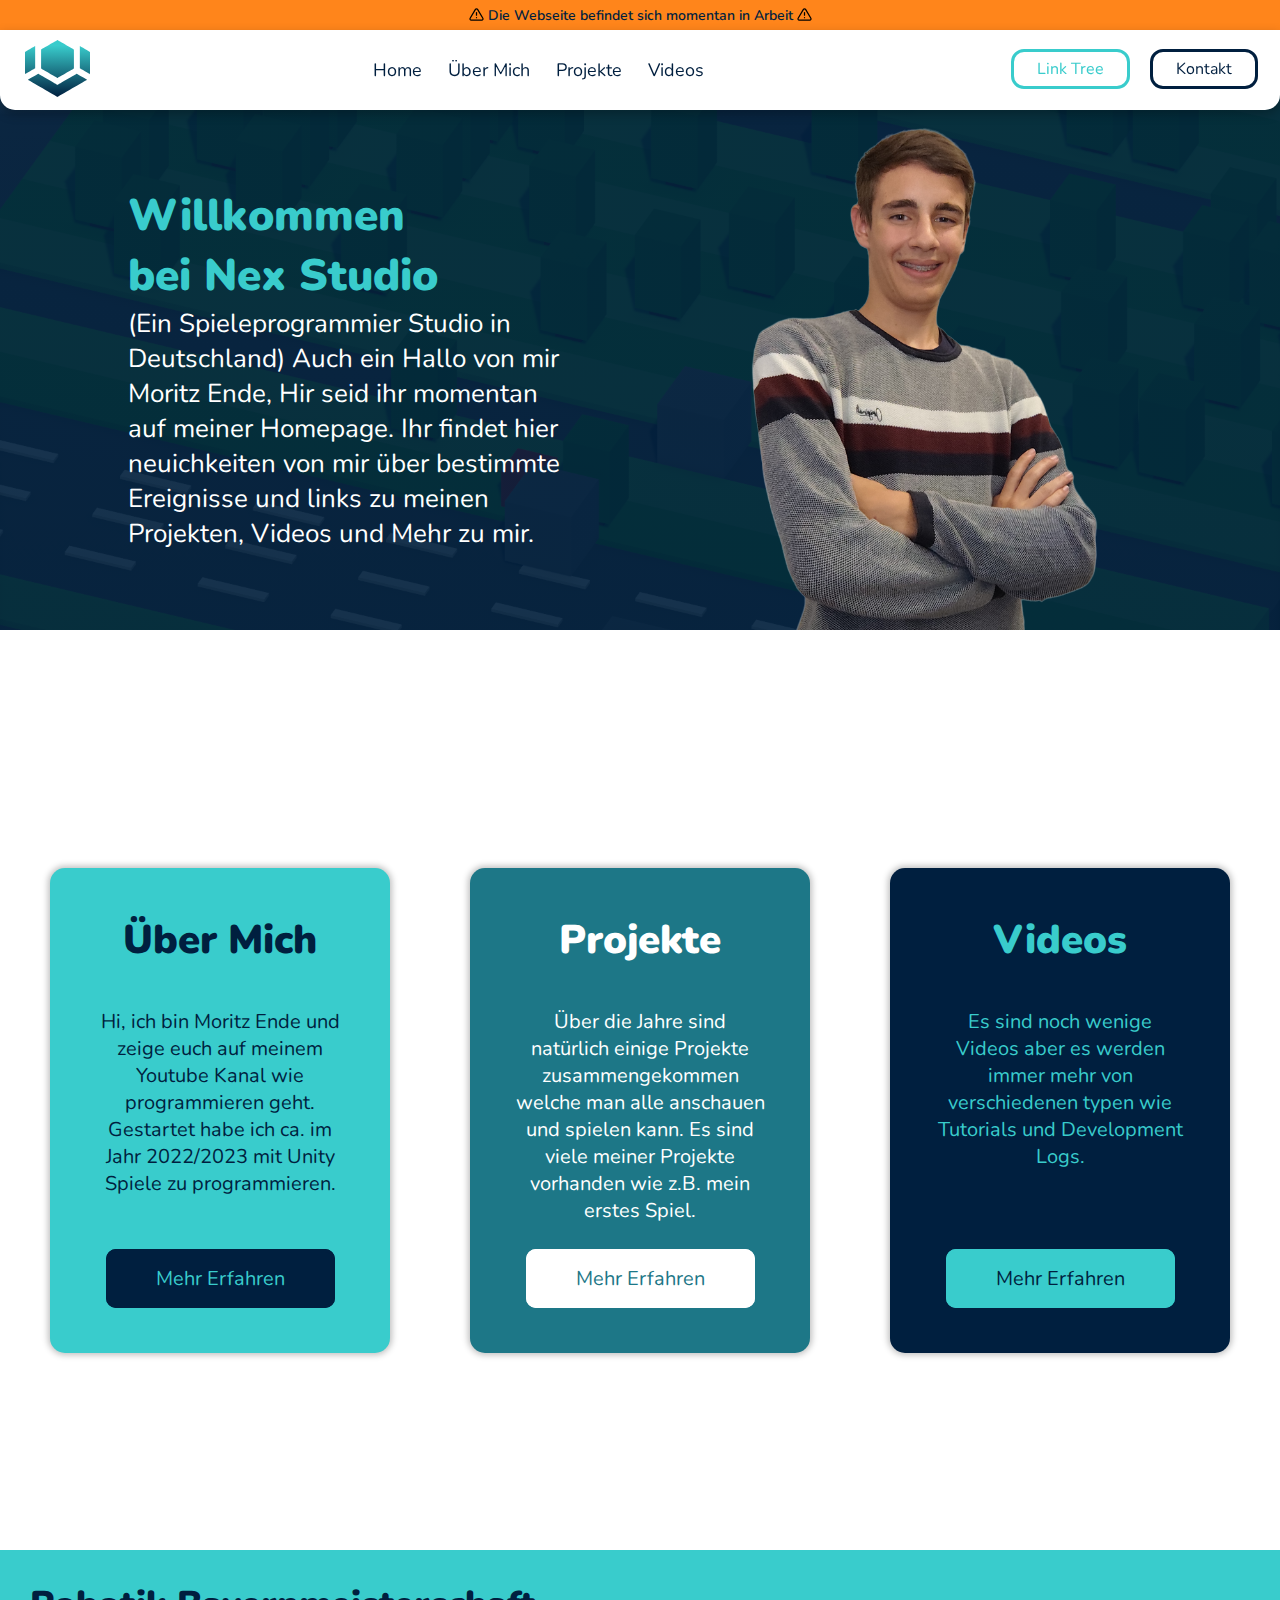
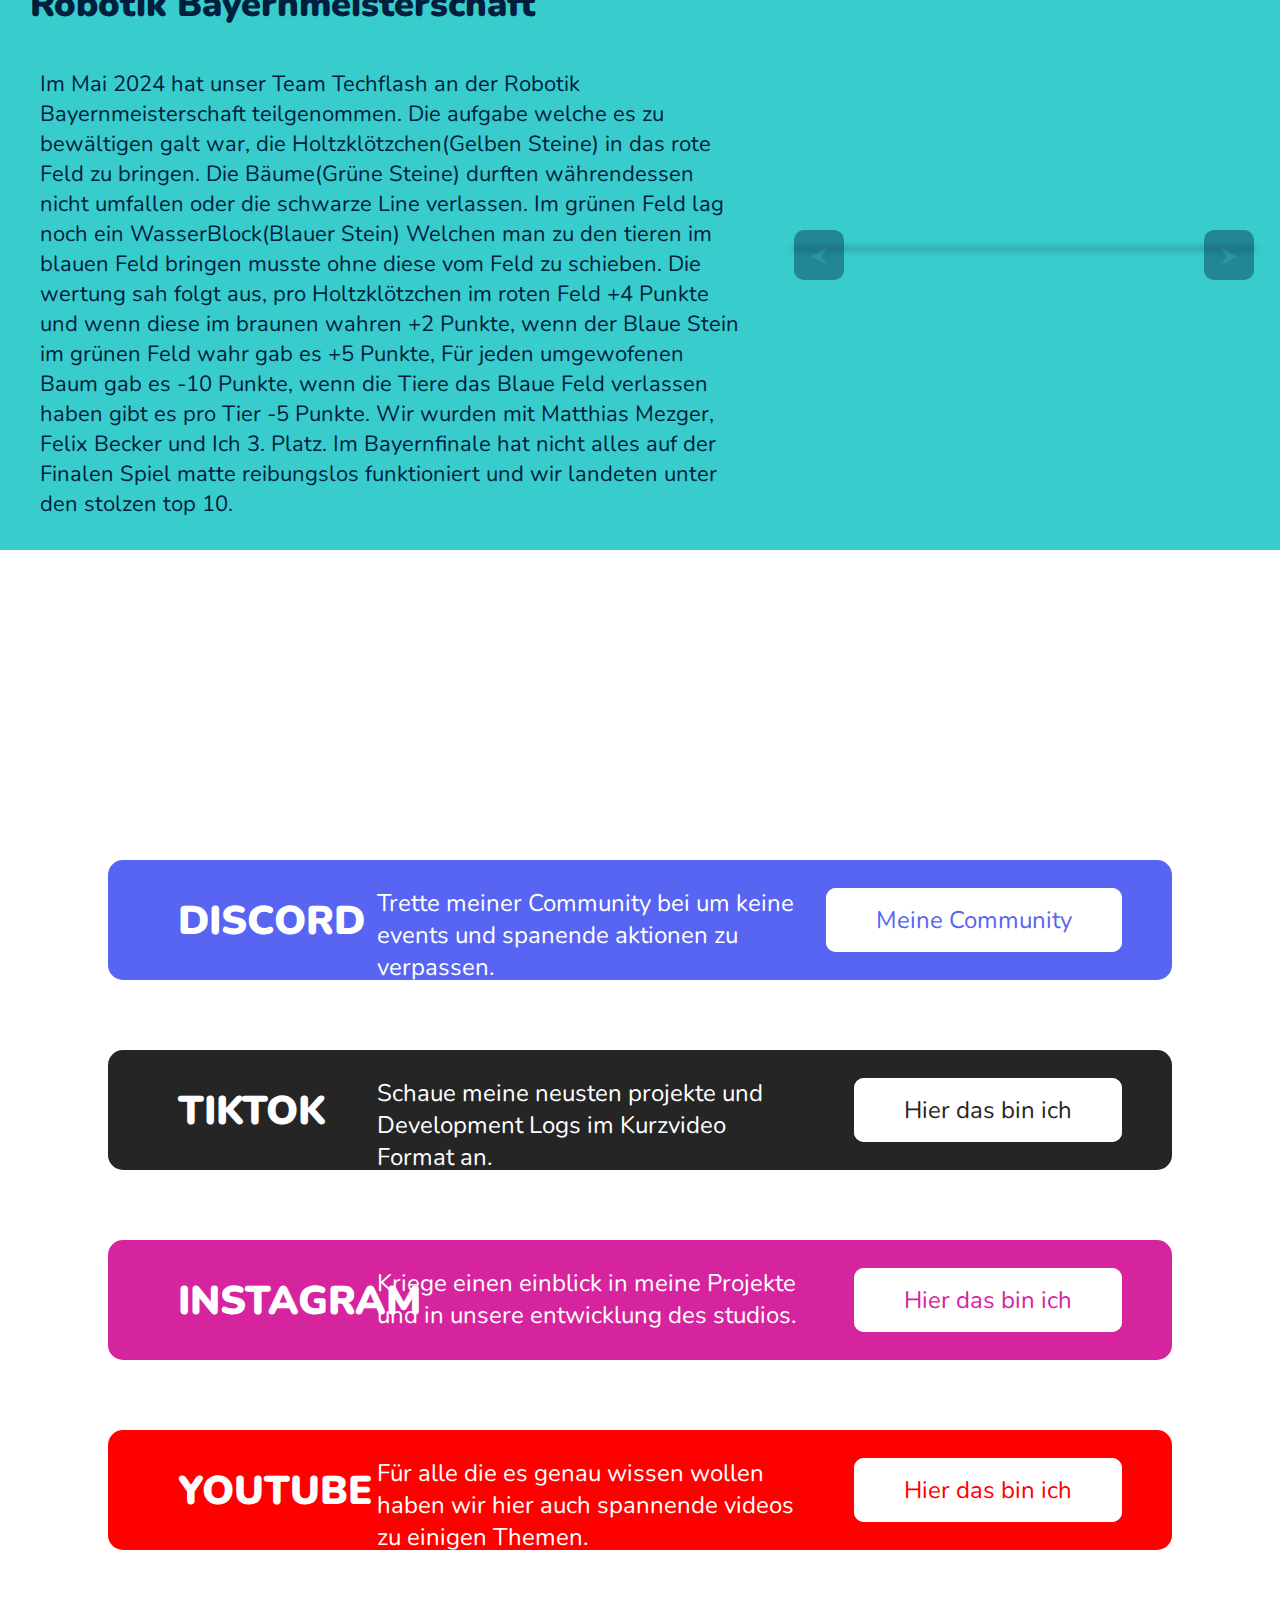
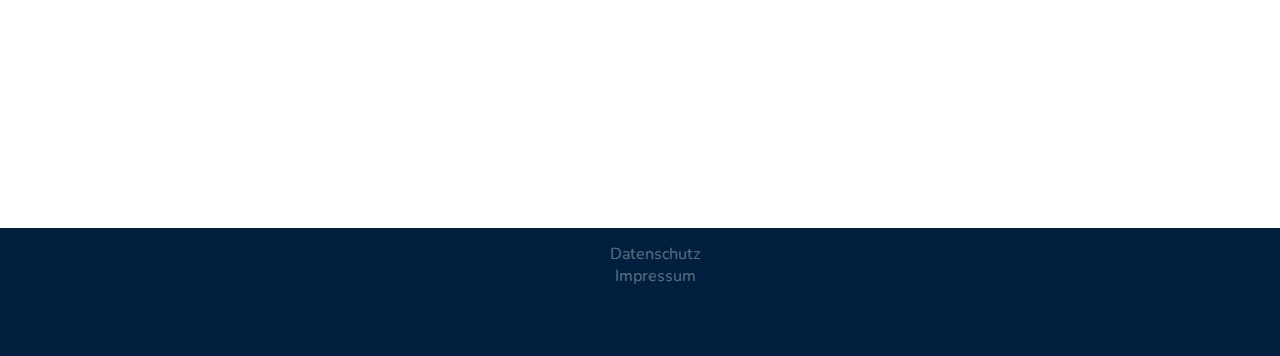
==== index.html @ d0d9e784 "Add files via upload" ====
<!DOCTYPE html>
<html lang="de">
<head>
    <meta charset="UTF-8">
    <meta name="viewport" content="width=device-width, initial-scale=1.0">
    <link rel="stylesheet" href="IndexStyle.css">
    <link rel="stylesheet" href="IndexStyleAdjust.css">
    <link rel="icon" href="/Images/Logo.svg">
    <title>Nex Studio</title>
</head>
<body>

    <header id="HeaderBanner">
        <div>
            <p>
                <img src="Icons/alert-triangle.svg" alt=""> Die Webseite befindet sich momentan in Arbeit <img src="Icons/alert-triangle.svg" alt="">
            </p>
        </div>
    </header>
    <!--TopNavigationbar welche immer oben am Bildschirmrand bleibt-->
    <div id="TopNavigationBar">
        <div id="ContainerFromNavBar" class="ShowNavBar">
            <img src="/Images/Logo.svg" alt="Nex Studio Logo">
            <ul id="NavigationBarText">
                <li><a href="/index.html.html">Home</a></li>
                <li><a href="Home/Wartungsarbeiten.html">Über Mich</a></li>
                <li><a href="Home/Projekte.html">Projekte</a></li>
                <li><a href="Home/Wartungsarbeiten.html">Videos</a></li>
            </ul>
            <ul id="NavigationBarButtons">
                <li id="Socialmedia"><a href="#LinkTree">Link Tree</a></li>
                <li id="Kontakt"><a href="">Kontakt</a></li>
            </ul>
            
            <section id="BurgerMenuContainer">
                <section id="BurgerMenubuttonContainer">
                    <button id="BurgerMenubutton">
                    </button>
                    <header id="MenuIMG">
                        <img src="Icons/menu.svg" alt="menu" height='50px'></i>
                    </header>
                </section>
            </section>
        </div>
    </div>
    <script>
        const FilterenuBt = document.getElementById('BurgerMenubutton');
let IsVisble_b = false;


FilterenuBt.addEventListener('click', () => {
    if(IsVisble_b){
        document.getElementById("MenuNavMenu").classList.add('Show');
    }
    else{
        document.getElementById("MenuNavMenu").classList.remove('Show');
    }

    IsVisble_b = !IsVisble_b;
});
    </script>

    <section id="MenuNavMenu">
        <button id="BurgerMenubuttonClose">
        </button>
        <header id="MenuIMG" style="right: 15px; top: 16px;">
            <img src="Icons/menu.svg" alt="menu" height='50px'></i>
        </header>
        <ul id="MenuLinks">
            <li><a href="/index.html" style="background-color: #39CCCC; border-radius: 15px; color: #001F3F;">Home</a></li>
            <li><a href="Home/Wartungsarbeiten.html">Über Mich</a></li>
            <li><a href="Home/Projekte.html" style="background-color: #39CCCC; border-radius: 15px; color: #001F3F;">Projekte</a></li>
            <li><a href="Home/Wartungsarbeiten.html">Videos</a></li>
        </ul>
    </section>
    <script>
        const FilterenuB = document.getElementById('BurgerMenubuttonClose');


FilterenuB.addEventListener('click', () => {
    if(IsVisble_b){
        document.getElementById("MenuNavMenu").classList.add('Show');
    }
    else{
        document.getElementById("MenuNavMenu").classList.remove('Show');
    }

    IsVisble_b = !IsVisble_b;
});
    </script>
    <script src="Scripts/HideNavigationBarScrollDown.js"></script>
    <!--Der Große banner welchen man direkt am start sieht-->
    <div id="WilkommenBanner">
        <section>
            <p id="WilkommenBannerInhaltPosition">
                <span id="WilkommenBannerGruß">Willkommen <br>bei Nex Studio</span> <br>(Ein Spieleprogrammier Studio in Deutschland) Auch ein Hallo von mir Moritz Ende, Hir seid ihr momentan auf meiner Homepage.
                Ihr findet hier neuichkeiten von mir über bestimmte Ereignisse und links zu meinen Projekten, Videos und Mehr zu mir.
            </p>
            <img src="Images/Me2.0.png" alt="Moritz Ende Selfi">
        </section>
    </div>

    <!--Kurtze banner welche auf meine Videos, Home/Projekte und Über Mich hinweißen-->
    <div id="NavigationBarBanner">
        <section class="NavigationBarBannerConntetnPosition">
            <h2>Über Mich</h2>
            <p>Hi, ich bin Moritz Ende und zeige euch auf meinem Youtube Kanal wie programmieren geht. Gestartet habe ich ca. im Jahr 2022/2023 mit Unity Spiele zu programmieren.</p>
            <a href="Home/Wartungsarbeiten.html">Mehr Erfahren</a>
        </section>
        <section class="NavigationBarBannerConntetnPosition" style="color: white; background-color: #1D7787;">
            <h2>Projekte</h2>
            <p>Über die Jahre sind natürlich einige Projekte zusammengekommen welche man alle anschauen und spielen kann. Es sind viele meiner Projekte vorhanden wie z.B. mein erstes Spiel.</p>
            <a href="Home/Projekte.html" style="color: #1D7787; background-color: white; outline-color: white;">Mehr Erfahren</a>
        </section>
        <section class="NavigationBarBannerConntetnPosition" style="color: #39CCCC; background-color: #001F3F;">
            <h2>Videos</h2>
            <p>Es sind noch wenige Videos aber es werden immer mehr von verschiedenen typen wie Tutorials und Development Logs. </p>
            <a href="Home/Wartungsarbeiten.html" style="color: #001F3F; background-color: #39CCCC; outline-color: #39CCCC;">Mehr Erfahren</a>
        </section>
    </div>


    <div id="AnderProjekteOderSachenAbteil">
        <button id="ButtonImageSlideShowLeft">⮜</button>
        <button id="ButtonImageSlideShowRight">⮞</button>

        <section class="AndereProjekteInfosundFotos">
            <div class="AndereProjekteInfos">
                <h2>Robotik Bayernmeisterschaft</h2>
                <p>
                    Im Mai 2024 hat unser Team Techflash an der Robotik Bayernmeisterschaft teilgenommen. Die aufgabe welche es zu bewältigen galt war, die Holtzklötzchen(Gelben Steine) in das rote Feld zu bringen. Die Bäume(Grüne Steine) 
                    durften währendessen nicht umfallen oder die schwarze Line verlassen. Im grünen Feld lag noch ein WasserBlock(Blauer Stein) Welchen man zu den tieren im blauen Feld bringen musste ohne diese vom Feld zu schieben.
                    Die wertung sah folgt aus, pro Holtzklötzchen im roten Feld +4 Punkte und wenn diese im braunen wahren +2 Punkte, wenn der Blaue Stein im grünen Feld wahr gab es +5 Punkte, Für jeden umgewofenen Baum gab es -10 Punkte, 
                    wenn die Tiere das Blaue Feld verlassen haben gibt es pro Tier -5 Punkte. Wir wurden mit Matthias Mezger, Felix Becker und Ich 3. Platz. Im Bayernfinale hat nicht alles auf der Finalen Spiel matte 
                    reibungslos funktioniert und wir landeten
                    unter den stolzen top 10.
                </p>
            </div>
            <div class="AndereProjekteFotos">
                <div id="BilderSlideShow">
                    <img src="Images/RobotikSchwabenMatten.jpg" alt="">
                    <img src="Images/RoboterBild.jpg" alt="" class="hidden">
                    <img src="Images/RoboterMitMatteBild.jpg" alt="" class="hidden">
                    <img src="Images/Robotikwettbewerb_Mindelheim_2024_III_Sieger.jpg" alt="" class="hidden">
                </div>
            </div>
        </section>
    </div>
    <script src="BilderSlideShow.js"></script>

    <div id="LinkTree">
        <div>
            <section style="background-color: #5865F2;">
                <span>DISCORD</span>
                <p>
                    Trette meiner Community bei um keine events und spanende aktionen zu verpassen.
                </p>
                <a href="https://discord.gg/wvFQs9UjKv" target="_blank" style="color: #5865F2;">Meine Community</a>
            </section>
            <section style="background-color: #252525;">
                <span>TIKTOK</span>
                <p>
                    Schaue meine neusten projekte und Development Logs im Kurzvideo Format an.
                </p>
                <a href="https://www.tiktok.com/@nex_studio_nexs" target="_blank" style="color: #252525;">Hier das bin ich</a>
            </section>
            <section style="background-color: #D6249F;">
                <span>INSTAGRAM</span>
                <p>
                    Kriege einen einblick in meine Projekte und in unsere entwicklung des studios.
                </p>
                <a href="https://www.instagram.com/nexstudio_nexs/" target="_blank" style="color: #D6249F;">Hier das bin ich</a>
            </section>
            <section style="background-color: #FF0000;">
                <span>YOUTUBE</span>
                <p>
                    Für alle die es genau wissen wollen haben wir hier auch spannende videos zu einigen Themen.
                </p>
                <a href="https://www.youtube.com/@NexStudio_NEXS" target="_blank" style="color: #FF0000;">Hier das bin ich</a>
            </section>
        </div>
    </div>    
</body>
<footer>
    <div id="Datenschutz" style="overflow: hidden;">
        <p>
            <a href="Datenschutz.html">Datenschutz</a>
            <br>
            <a href="Impressum.html">Impressum</a>
        </p>
    </div>
</footer>
</html>
---- IndexStyle.css ----
@import url('https://fonts.googleapis.com/css2?family=Nunito:ital,wght@0,200..1000;1,200..1000&display=swap');

*{
    margin: 0;
    font-family: "Nunito";
    scroll-behavior: smooth;
}
.Show{
    display: block;
}

#HeaderBanner{
    position: relative;
    width: 100%;
    height: 30px;
}
#HeaderBanner div{
    display: flex;
    justify-content: center;
    align-items: center;
    width: 100%;
    height: 30px;
    background-color: #FF851B;
}
#HeaderBanner p{
    color: #001F3F;
    font-size: 14px;
    font-weight: 600;
}
#HeaderBanner img{
    position: relative;
    height: 15px;
    top: 2px;
}



#TopNavigationBar div{
    transition: transform 0.3s ease; 
    z-index: 10;
    position: sticky;
    top: 0;
    height: 80px;
    width: 100%;
    background-color: rgb(255, 255, 255);
    border-radius: 0 0 15px 15px;
    box-shadow: 0 4px 10.5px 0px hsla(0, 0%, 0%, 0.25) ;
}
#TopNavigationBar{
    z-index: 10;
    position: sticky;
    top: 0;
}
#TopNavigationBar ul{
    display: flex;
    gap: 26px;
    list-style: none;
}
#TopNavigationBar a{
    transition: .15s ease;
    text-decoration: none;
    color: #001F3F;
    font-size: 18px;
    font-weight: 400;
}
#TopNavigationBar a:hover{
    color: #001F3F;
    font-size: 18px;
    font-weight: 900;
}
#TopNavigationBar img{
    user-select: none;
    pointer-events: none;
    position: absolute;
    left: 25px;
    top: 10px;
    width: 65px;
}
#NavigationBarText{
    position: absolute;
    top: 28px;
    right: 45%;
}
#NavigationBarButtons{
    position: absolute;
    top: 28px;
    right: 25px;
}
#NavigationBarButtons a{
    outline: 3px solid rgb(0, 31, 61);
    padding: 6px 23px 6px 23px;
    font-size: 16px;
    border-radius: 10px;
}
#Socialmedia a{
    transition: .15s ease;
    color: #39CCCC; outline-color: #39CCCC;
}
#Kontakt a{
    transition: .15s ease;
    color: #001F3F; outline-color: #001F3F;
}
#Socialmedia a:hover{
    font-size: 16px;
    color: white;
    background-color: #39CCCC;
    font-weight: 400;
}
#Kontakt a:hover{
    font-size: 16px;
    color: white;
    background-color: #001F3F;
    font-weight: 400;
}
.ShowNavBar{
    transform: translateX(0px);
}
.HideNavBar{
    transform: translateY(-90px);
}
#BurgerMenubuttonContainer{
    position: relative;
    height: 100%;
    display: flex;
    align-items: center;
}
#BurgerMenuContainer{
    display: none;
}
#BurgerMenubutton{
    z-index: 12;
    position: absolute;
    border-style: none;
    padding: 20px;
    right: 20px;
    top: 20px;
    background-color: #00000000;
}
#BurgerMenubuttonClose{
    z-index: 22;
    position: absolute;
    border-style: none;
    padding: 20px;
    right: 20px;
    top: 20px;
    background-color: #00000000;
}
#MenuIMG{
    position: absolute;
    z-index: 10;
    top: 5px;
    right: 98px;
}
#MenuNavMenu{
    display: none;
    z-index: 11;
    position: fixed;
    width: 100%;
    height: 100%;
    top: 0;
    background-color: #ffffff;
}
#BurgerMenubuttonClose div{
    position: absolute;
    height: 50px;
    top: 0;
}
#MenuLinks {
    position: absolute;
    top: 80px;
    margin: 0;
    padding: 0;
    background-color: #ffffff;
    width: 100%;
    height: calc(100vh - 80px); /* Ganze Ansichtshöhe minus der Top-Abstand */
    list-style: none;
    display: flex;
    flex-direction: column;
    justify-content: space-between;
}

#MenuLinks li {
    margin: 10px;
    border-radius: 15px;
    background-color: #001F3F;
    width: 100%;
    flex: 1; /* Jeder Listeneintrag nimmt denselben Platz ein */
}
#MenuLinks a {
    display: flex;
    justify-content: center;
    align-items: center;
    width: 100%;
    height: 100%;
    font-size: 50px;
    text-decoration: none;
    color: #39CCCC;
}





#WilkommenBanner{
    position: relative;
    top: -80px;
    width: 100%;
    height: 780px;
    background: linear-gradient(rgba(0, 31, 61, 0.9), rgba(0, 31, 61, 0.9)),
    url('Images/Screenshot\ 2023-10-18\ 231702.png') no-repeat center center;
    background-size: cover;
}
#WilkommenBannerInhaltPosition{
    position: absolute;
    top: 5.4em;
    left: 15%;
    font-size: 30px; 
    width: 600px;
    color: white;
}
#WilkommenBannerGruß{
    color: #39CCCC;
   font-size: 50px; 
   font-weight: 900;
}
#WilkommenBanner img{
    user-select: none;
    pointer-events: none;
    position: absolute;
    height: 40em;
    left: 60%;
    bottom: 0;
}


#NavigationBarBanner {
    top: -10px;
    height: 75em;
    position: relative;

    display: grid;
    grid-template-columns: repeat(auto-fit, minmax(400px, 1fr));
    gap: 20px;
    justify-content: center;
    padding: 20px;
}
#NavigationBarBanner section {
    margin: auto;
    background-color: #39CCCC;
    width: 400px;
    height: 545px;
    display: flex;
    justify-content: center;
    align-items: center;
    text-align: center;

    box-shadow: 0 0 6.5px 2px rgba(0, 0, 0, 0.25);
}
.NavigationBarBannerConntetnPosition{
    position: relative;
    border-radius: 15px;
    color: #001F3F;
}
.NavigationBarBannerConntetnPosition h2{
    position: absolute;
    font-size: 48px;
    top: 45px;
    font-weight: 900;
}
.NavigationBarBannerConntetnPosition p{
    position: absolute;
    width: 311px;
    top: 140px;
    font-size: 24px;
    font-weight: 400;
}
.NavigationBarBannerConntetnPosition a{
    transition: .15s ease;
    position: absolute;
    text-decoration: none;
    color: #39CCCC;
    background-color: #001F3F;

    font-size: 24px;
    

    padding: 16px 50px;

    border-radius: 10px;
    outline: 3px solid #001F3F;
    outline-offset: -3px;

    bottom: 45px;
}
.NavigationBarBannerConntetnPosition a:hover{
    outline-offset: 4px;
}




#ButtonImageSlideShowLeft{
    transition: .2s ease;
    position: absolute;
    z-index: 1;
    left: 62%;
    width: 50px;
    height: 50px;
    background-color: rgba(0, 31, 63, .40);
    border: none;
    border-radius: 10px;
    top: 14em;
    font-weight: 600;
    font-size: 20px;
    color: rgba(57, 204, 204, .25);
}
#ButtonImageSlideShowRight{
    transition: .2s ease;
    position: absolute;
    z-index: 1;
    right: 2%;
    width: 50px;
    height: 50px;
    background-color: rgba(0, 31, 63, .40);
    border: none;
    border-radius: 10px;
    top: 14em;
    font-weight: 600;
    font-size: 20px;
    color: rgba(57, 204, 204, .25);
}
#ButtonImageSlideShowLeft:hover{
    color: rgba(57, 204, 204,1);
    background-color: rgba(0, 31, 63, 1);
}
#ButtonImageSlideShowRight:hover{
    color: rgba(57, 204, 204, 1);
    background-color: rgba(0, 31, 63, 1);
}



#AnderProjekteOderSachenAbteil{
    position: relative;
    background-color: #39CCCC;
    width: 100%;
    height: 600px;
}
.AndereProjekteInfos{
    color: #001F3F;
    position: absolute;
    font-size: 24px;
    font-weight: 400;
    width: 60%;
    left: 0;
}
.AndereProjekteInfos p{
    color: #001F3F;
    width: 85%;
    margin: 40px;
}
.AndereProjekteInfos h2{
    margin: 30px;
    font-size: 48px;
    font-weight: 900;
}
.AndereProjekteFotos{
    position: absolute;
    margin: 0px;
    width: 40%;
    top: 0;
    bottom: 0;
    right: 0;
    background-color: #39CCCC;
    color: #39CCCC;
}
.AndereProjekteFotos div {
    position: relative;
    margin: auto;
    width: 90%;
    height: 86.4%;
    top: 40px;

    display: flex;
    align-items: center;
    justify-content: center;
}

.AndereProjekteFotos div > img {
    user-select: none;
    pointer-events: none;
    position: absolute;
    box-shadow: 0 0 6.5px 2px rgba(0, 0, 0, 0.25);
    border-radius: 15px;
    max-height: 500px;
    width: 100%; /* Breite des Bildes */
    object-fit: contain; /* Bild an div-Größe anpassen ohne Verzerrung */
}
.hidden{
    display: none;
}




#LinkTree{
    position: relative;
    top: 15em;
    height: 100%;
}
#LinkTree section{
    color: white;
    position: relative;
    width: 80%;
    margin: 70px auto;
    padding: 20px;
    height: 80px;
    background-color: #001F3F;
    border-radius: 15px;  
}
#LinkTree span{
    position: absolute;
    top: 34px;
    margin: 0 50px;
    font-size: 40px;
    font-weight: 900;
}
#LinkTree p{
    position: absolute;
    top: 27px;
    right: 30%;
    width: 40%;
    margin: 0 50px;
    font-size: 24px;
    font-weight: 400;
}
#LinkTree a{
    transition: .15s ease;
    position: absolute;
    text-decoration: none;
    color: #39CCCC;
    background-color: white;

    font-size: 24px;
    

    padding: 16px 50px;

    border-radius: 10px;
    outline: 3px solid white;
    outline-offset: -3px;

    margin: 0 50px;
    right: 0;
    bottom: 28px;
}
#LinkTree a:hover{
    outline-offset: 4px;
}



#Datenschutz{
    position: relative;
    top: 28em;
    background-color: #001F3F;
    color: #39CCCC;
    height: 8em;
}
#Datenschutz a{
    position: absolute;
    width: 100%;
    margin: 15px;
    text-align: center;
    text-decoration: none;
    color: #ffffff5d;
}
---- IndexStyleAdjust.css ----
@media (max-width: 1660px) {
    .AndereProjekteInfos{
        font-size: 24px;
        width: 60%;
    }
    .AndereProjekteInfos h2{
        font-size: 40px;
    }
}
@media (max-width: 1490px) {
    .AndereProjekteInfos{
        font-size: 23px;
        font-weight: 400;
        width: 60%;
        left: 0;
    }



    #WilkommenBanner{
        height: 600px;
    }
    #WilkommenBannerInhaltPosition{
        top: 6em;
        left: 10%;
        font-size: 26px; 
        width: 450px;
    }
    #WilkommenBannerGruß{
       font-size: 44px; 
    }
    #WilkommenBanner img{
        height: 32em;
        left: 58%;
    }
}

@media (max-width: 1410px) {
    .AndereProjekteInfos{
        z-index: 3;
        font-size: 22px;
        font-weight: 400;
        width: 65%;
        left: 0;
    }
    .AndereProjekteInfos h2{
        width: 100%;
        font-size: 36px;
    }



    #NavigationBarBanner {
        top: -20px;
        height: 50em;
        grid-template-columns: repeat(auto-fit, minmax(0px, 1fr));
        padding: 20px;
    }
    #NavigationBarBanner section {
        width: 340px;
        height: 485px;
    }
    .NavigationBarBannerConntetnPosition h2{
        font-size: 40px;
        top: 45px;
    }
    .NavigationBarBannerConntetnPosition p{
        width: 251px;
        top: 140px;
        font-size: 20px;
    }
    .NavigationBarBannerConntetnPosition a{
        font-size: 20px;  
        padding: 16px 50px;
        bottom: 45px;
    }
}


@media (max-width: 1240px) {
    #NavigationBarBanner {
        top: -20px;
        height: 100%;
        margin: 12em 0;
        gap: 10em;
        padding: 0px;
        width: 100%;
        grid-template-columns: auto;
    }
    #NavigationBarBanner section {
        width: 340px;
        height: 485px;
    }
    .NavigationBarBannerConntetnPosition h2{
        font-size: 40px;
        top: 45px;
    }
    .NavigationBarBannerConntetnPosition p{
        width: 251px;
        top: 140px;
        font-size: 20px;
    }
    .NavigationBarBannerConntetnPosition a{
        font-size: 20px;  
        padding: 16px 50px;
        bottom: 45px;
    }




    #AnderProjekteOderSachenAbteil{
        height: 1000px;
    }
    .AndereProjekteInfos{
        color: #001F3F;
        position: absolute;
        font-size: 23px;
        font-weight: 400;
        width: 95%;
        left: 0;
    }
    .AndereProjekteInfos p{
        position: absolute;
        display: flex;
        justify-content: center;
        align-items: center;
        color: #001F3F;
        width: 100%;
        height: 325px;
        margin: 30px;
    }
    .AndereProjekteInfos h2{
        margin: 30px;
        font-size: 40px;
    }
    .AndereProjekteFotos{
        width: 100%;
        bottom: 0;
        top: 550px;
        background-color: #001F3F;
        color: #001F3F;
    }
    .AndereProjekteFotos div {
        height: 60.4%;
        top: 88px;
    }
    
    .AndereProjekteFotos div > img {
        box-shadow: 0 0 6.5px 2px rgba(0, 0, 0, 0.25);
        border-radius: 15px;
        max-height: 380px;
    }



    #ButtonImageSlideShowLeft{
        left: 10%;
        top: 36.8em;
        color: #001F3F;
        background-color: rgba(57, 204, 204, .25);
    }
    #ButtonImageSlideShowRight{
        right: 10%;
        top: 36.8em;
        color: #001F3F;
        background-color: rgba(57, 204, 204, .25);
    }
    #ButtonImageSlideShowLeft:hover{
        background-color: rgba(57, 204, 204,1);
        color: rgba(0, 31, 63, 1);
    }
    #ButtonImageSlideShowRight:hover{
        background-color: rgba(57, 204, 204, 1);
        color: rgba(0, 31, 63, 1);
    }




    #LinkTree{
        top: 8em;
        height: 100%;
        height: 40em;
    }
    #LinkTree section{
        width: 80%;
        padding: 20px;
        height: 48px;
    }
    #LinkTree span{
        top: 23px;
        margin: 0 10px;
        font-size: 34px;
    }
    #LinkTree p{
        display: flex;
        align-items: center;
        height: 28px;
        right: 23%;
        width: 44%;
        margin: 0 50px;
        font-size: 18px;
    }
    #LinkTree a{   
        font-size: 20px;    
        padding: 10px 44px;   
        margin: 0 50px;
        right: -24px;
        bottom: 20px;
    }
}


@media (max-width: 1070px) {
    #LinkTree{
        top: 8em;
        height: 100%;
        height: 40em;
    }
    #LinkTree section{
        width: 80%;
        padding: 20px;
        height: 48px;
    }
    #LinkTree span{
        margin: 0;
        font-size: 34px;
    }
    #LinkTree p{
        visibility: hidden;
    }
    #LinkTree a{   
        font-size: 20px;    
        padding: 10px 30px; 
        width: 40%;  
        margin: 0 50px;
        right: -24px;
        bottom: 20px;
        text-align: center;
    }
}


@media (max-width: 900px) {
    #WilkommenBannerInhaltPosition{
        top: 5em;
        left: 5%;
        font-size: 26px; 
        width: 450px;
    }
}


@media (max-width: 820px) {
    #WilkommenBannerInhaltPosition{
        top: 5em;
        left: 5%;
        font-size: 26px; 
        width: 450px;
    }



    #BurgerMenuContainer{
        display: block;
    }
    #TopNavigationBar a{
        visibility: hidden;
    }


    #WilkommenBanner img{
        overflow: hidden;
        visibility: hidden;
        height: 0px;
    }



    .AndereProjekteInfos h2{
        margin: 20px 20px 45px 20px;
        font-size: 34px;
    }
}

@media (max-width: 720px) {
    #WilkommenBannerInhaltPosition{
        top: 5em;
        left: 5%;
        font-size: 26px; 
        width: 450px;
    }


    #WilkommenBanner img{
        position: absolute;
        overflow: hidden;
        visibility: hidden;
        height: 0px;
        left: 0;
    }


    .AndereProjekteInfos h2{
        margin: 20px 0px 45px 20px;
        font-size: 28px;
    }
    .AndereProjekteInfos p{
        width: 96%;
        font-size: 20px;
    }
    #ButtonImageSlideShowLeft{
        left: 4%;
    }
    #ButtonImageSlideShowRight{
        right: 4%;
    }
}


@media (max-width: 620px) {
    #LinkTree{
        top: 5em;
    }
    #LinkTree section{
        width: 80%;
        padding: 20px;
        height: 120px;
    }
    #LinkTree span{
        width: 90%;
        display: flex;
        justify-content: center;
        margin: 0;
        font-size: 34px;
    }
    #LinkTree p{
        visibility: hidden;
    }
    #LinkTree a{   
        font-size: 20px;    
        padding: 10px 30px; 
        width: 70%;  
        margin: 0 50px;
        right: -17px;
        bottom: 20px;
        text-align: center;
    }
}


@media (max-width: 580px) {
    #WilkommenBannerInhaltPosition{
        top: 5em;
        left: 5%;
        font-size: 26px; 
        width: 450px;
    }



    .AndereProjekteInfos h2{
        margin: 20px 0px 45px 20px;
        font-size: 24px;
    }
    .AndereProjekteInfos p{
        width: 96%;
        font-size: 18px;
    }
    #AnderProjekteOderSachenAbteil{
        height: 900px;
    }
    .AndereProjekteInfos{
        color: #001F3F;
        position: absolute;
        font-size: 23px;
        font-weight: 400;
        width: 95%;
        left: 0;
    }
    .AndereProjekteInfos p{
        height: 290px;
    }
    .AndereProjekteFotos{
        width: 100%;
        bottom: 0;
        top: 500px;
        background-color: #001F3F;
        color: #001F3F;
    }
    .AndereProjekteFotos div {
        height: 60.4%;
        top: 78px;
    }
    #ButtonImageSlideShowLeft{
        top: 33.8em;
    }
    #ButtonImageSlideShowRight{
        top: 33.8em;
    }
}



@media (max-width: 580px) {
    #WilkommenBannerInhaltPosition{
        top: 5em;
        left: 8%;
        font-size: 26px; 
        width: 350px;
    }



    .AndereProjekteInfos h2{
        margin: 20px 0px 45px 20px;
        font-size: 26px;
    }
    .AndereProjekteInfos p{
        width: 90%;
        font-size: 18px;
    }
    #AnderProjekteOderSachenAbteil{
        height: 1040px;
    }
    .AndereProjekteInfos{
        color: #001F3F;
        position: absolute;
        font-size: 23px;
        font-weight: 400;
        width: 95%;
        left: 0;
    }
    .AndereProjekteInfos p{
        height: 450px;
    }
    .AndereProjekteFotos{
        width: 100%;
        bottom: 0;
        top: 690px;
        background-color: #001F3F;
        color: #001F3F;
    }
    .AndereProjekteFotos div {
        height: 60.4%;
        top: 70px;
    }
    #ButtonImageSlideShowLeft{
        top: 42em;
    }
    #ButtonImageSlideShowRight{
        top: 42em;
    }
}


@media (max-width: 410px) {
    #WilkommenBannerInhaltPosition{
        top: 8em;
        left: 5%;
        font-size: 20px; 
        width: 300px;
    }
    #WilkommenBannerInhaltPosition span{
        font-size: 40px;
    }
}
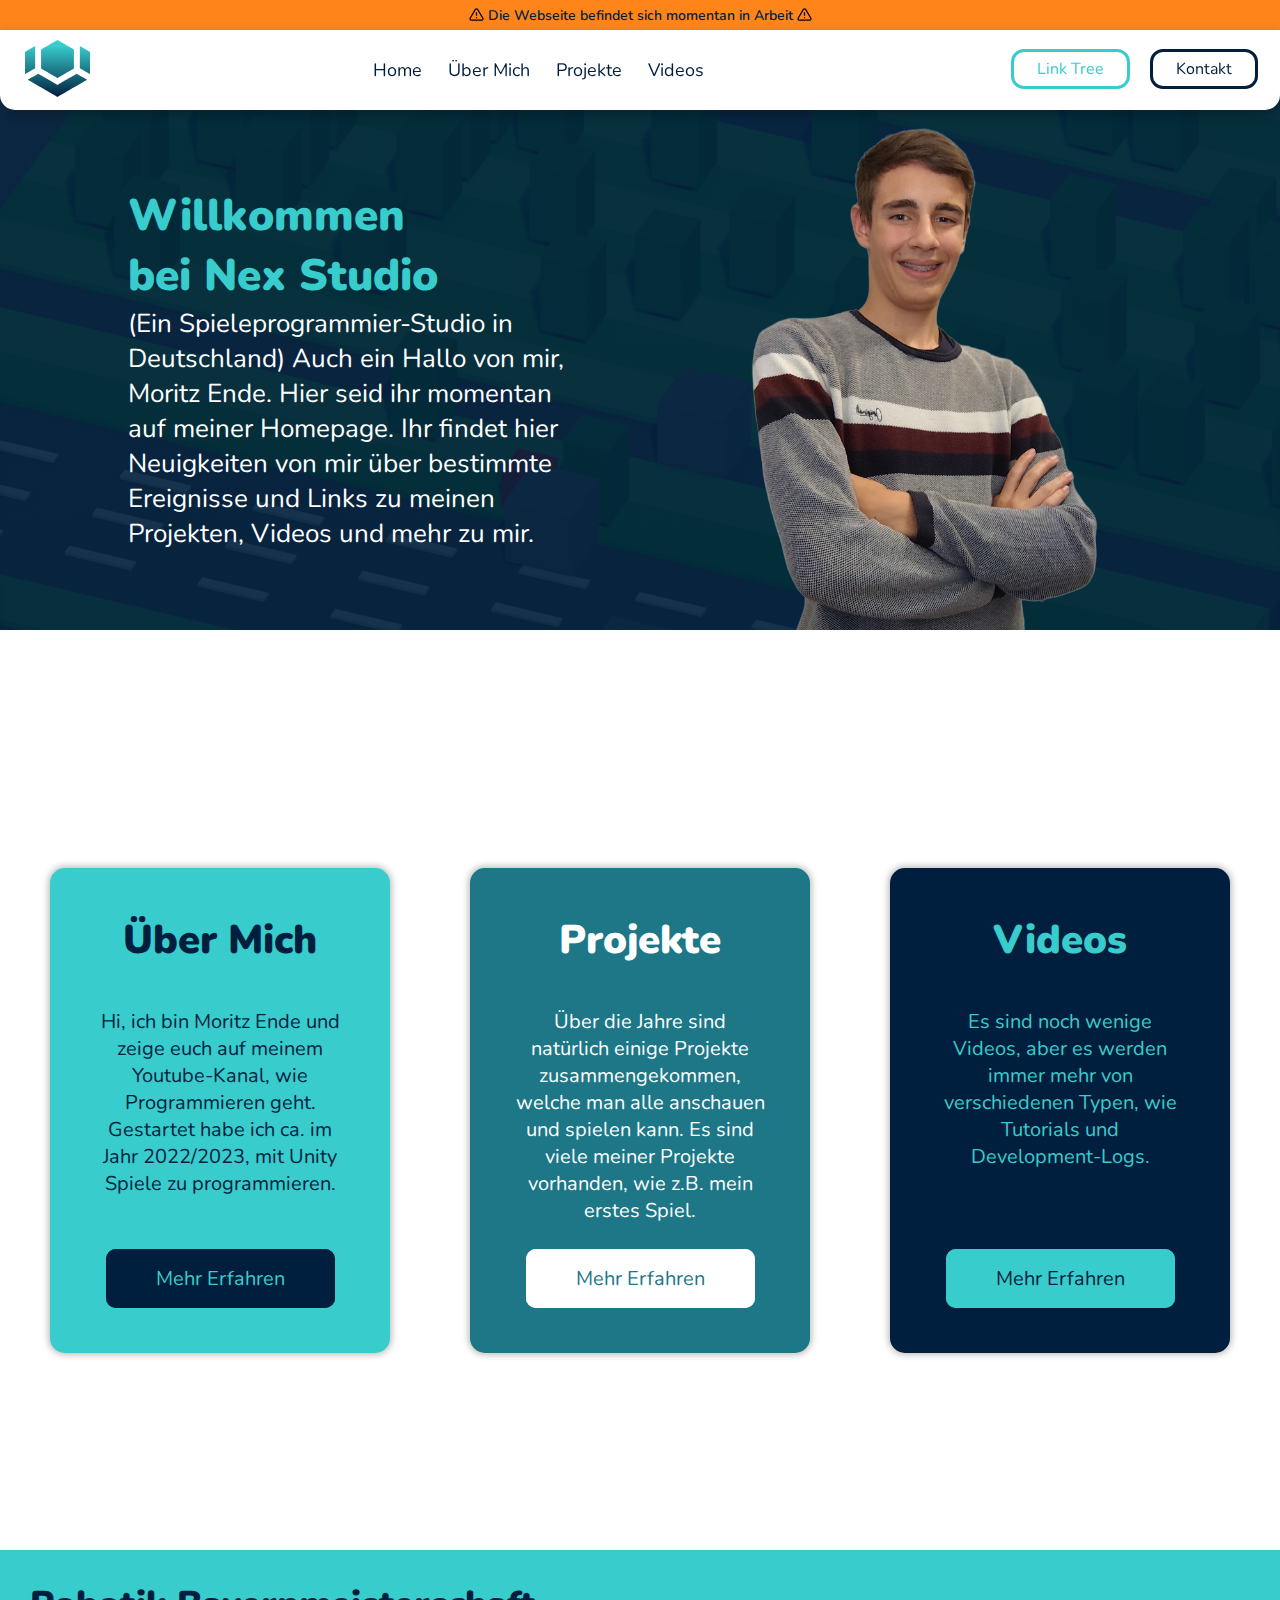
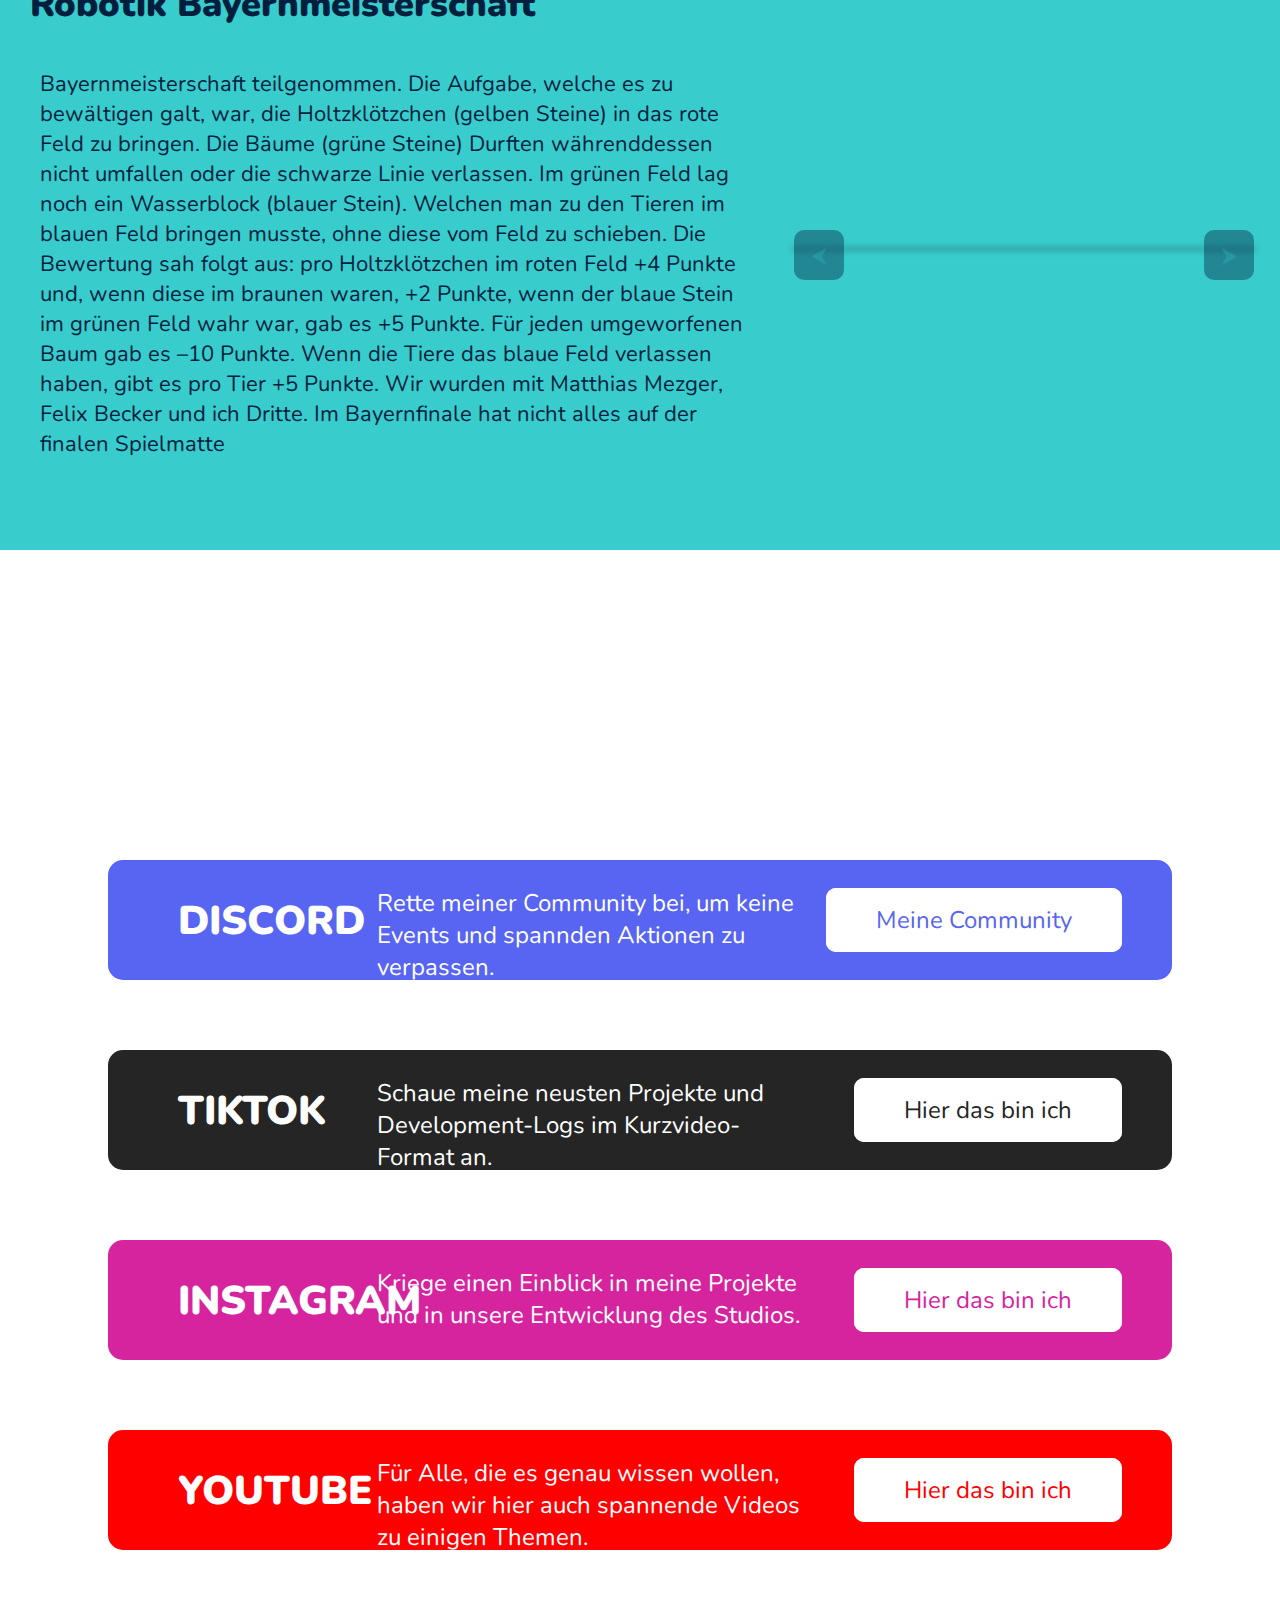
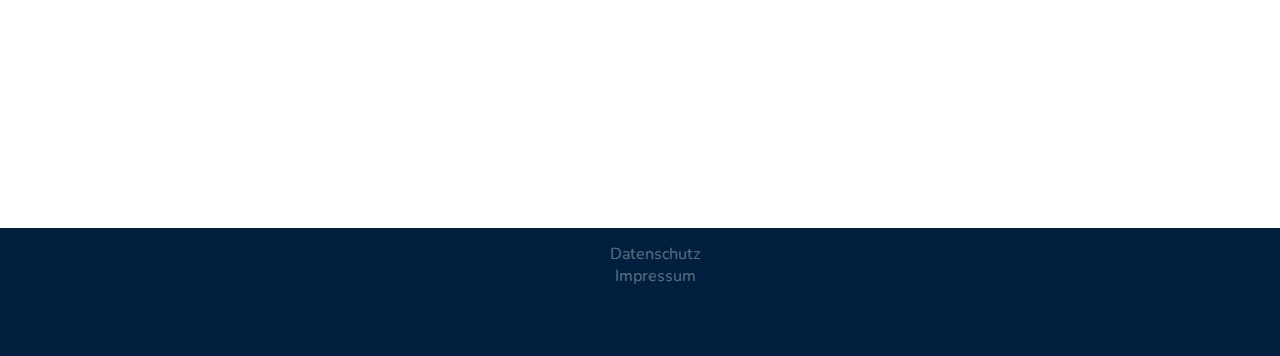
==== commit 4a0b3a7a: "Add files via upload" ====
--- a/index.html
+++ b/index.html
@@ -5,7 +5,7 @@
     <meta name="viewport" content="width=device-width, initial-scale=1.0">
     <link rel="stylesheet" href="IndexStyle.css">
     <link rel="stylesheet" href="IndexStyleAdjust.css">
-    <link rel="icon" href="/Images/Logo.svg">
+    <link rel="icon" href="Images/Logo.svg">
     <title>Nex Studio</title>
 </head>
 <body>
@@ -20,9 +20,9 @@
     <!--TopNavigationbar welche immer oben am Bildschirmrand bleibt-->
     <div id="TopNavigationBar">
         <div id="ContainerFromNavBar" class="ShowNavBar">
-            <img src="/Images/Logo.svg" alt="Nex Studio Logo">
+            <img src="Images/Logo.svg" alt="Nex Studio Logo">
             <ul id="NavigationBarText">
-                <li><a href="/index.html.html">Home</a></li>
+                <li><a href="index.html">Home</a></li>
                 <li><a href="Home/Wartungsarbeiten.html">Über Mich</a></li>
                 <li><a href="Home/Projekte.html">Projekte</a></li>
                 <li><a href="Home/Wartungsarbeiten.html">Videos</a></li>
@@ -35,66 +35,55 @@
             <section id="BurgerMenuContainer">
                 <section id="BurgerMenubuttonContainer">
                     <button id="BurgerMenubutton">
+                        
                     </button>
                     <header id="MenuIMG">
-                        <img src="Icons/menu.svg" alt="menu" height='50px'></i>
+                        <img src="Icons/menu.svg" alt="menu" height='50px'>
                     </header>
                 </section>
             </section>
         </div>
     </div>
-    <script>
-        const FilterenuBt = document.getElementById('BurgerMenubutton');
-let IsVisble_b = false;
 
-
-FilterenuBt.addEventListener('click', () => {
-    if(IsVisble_b){
-        document.getElementById("MenuNavMenu").classList.add('Show');
-    }
-    else{
-        document.getElementById("MenuNavMenu").classList.remove('Show');
-    }
-
-    IsVisble_b = !IsVisble_b;
-});
-    </script>
-
-    <section id="MenuNavMenu">
-        <button id="BurgerMenubuttonClose">
-        </button>
+    <section id="MenuNavMenu" class="DontShow">
+        <button id="BurgerMenubuttonClose"></button>
         <header id="MenuIMG" style="right: 15px; top: 16px;">
-            <img src="Icons/menu.svg" alt="menu" height='50px'></i>
+            <img src="Icons/menu.svg" alt="menu" height='50px'>
         </header>
         <ul id="MenuLinks">
-            <li><a href="/index.html" style="background-color: #39CCCC; border-radius: 15px; color: #001F3F;">Home</a></li>
+            <li><a href="index.html">Home</a></li>
             <li><a href="Home/Wartungsarbeiten.html">Über Mich</a></li>
-            <li><a href="Home/Projekte.html" style="background-color: #39CCCC; border-radius: 15px; color: #001F3F;">Projekte</a></li>
+            <li><a href="Home/Projekte.html">Projekte</a></li>
             <li><a href="Home/Wartungsarbeiten.html">Videos</a></li>
         </ul>
     </section>
-    <script>
-        const FilterenuB = document.getElementById('BurgerMenubuttonClose');
 
+<script>
+    const burgerButton = document.getElementById('BurgerMenubutton');
+    const closeButton = document.getElementById('BurgerMenubuttonClose');
+    const navMenu = document.getElementById('MenuNavMenu');
 
-FilterenuB.addEventListener('click', () => {
-    if(IsVisble_b){
-        document.getElementById("MenuNavMenu").classList.add('Show');
-    }
-    else{
-        document.getElementById("MenuNavMenu").classList.remove('Show');
-    }
+    let isMenuVisible = false;
 
-    IsVisble_b = !IsVisble_b;
-});
-    </script>
+    // Burger-Button (Öffnen)
+    burgerButton.addEventListener('click', () => {
+        navMenu.classList.remove('DontShow');
+        isMenuVisible = true;
+    });
+
+    // Schließen-Button
+    closeButton.addEventListener('click', () => {
+        navMenu.classList.add('DontShow');
+        isMenuVisible = false;
+    });
+</script>
     <script src="Scripts/HideNavigationBarScrollDown.js"></script>
     <!--Der Große banner welchen man direkt am start sieht-->
     <div id="WilkommenBanner">
         <section>
             <p id="WilkommenBannerInhaltPosition">
-                <span id="WilkommenBannerGruß">Willkommen <br>bei Nex Studio</span> <br>(Ein Spieleprogrammier Studio in Deutschland) Auch ein Hallo von mir Moritz Ende, Hir seid ihr momentan auf meiner Homepage.
-                Ihr findet hier neuichkeiten von mir über bestimmte Ereignisse und links zu meinen Projekten, Videos und Mehr zu mir.
+                <span id="WilkommenBannerGruß">Willkommen <br>bei Nex Studio</span> <br>(Ein Spieleprogrammier-Studio in Deutschland) Auch ein Hallo von mir, Moritz Ende. Hier seid ihr momentan auf meiner Homepage.
+                Ihr findet hier Neuigkeiten von mir über bestimmte Ereignisse und Links zu meinen Projekten, Videos und mehr zu mir.
             </p>
             <img src="Images/Me2.0.png" alt="Moritz Ende Selfi">
         </section>
@@ -104,17 +93,17 @@
     <div id="NavigationBarBanner">
         <section class="NavigationBarBannerConntetnPosition">
             <h2>Über Mich</h2>
-            <p>Hi, ich bin Moritz Ende und zeige euch auf meinem Youtube Kanal wie programmieren geht. Gestartet habe ich ca. im Jahr 2022/2023 mit Unity Spiele zu programmieren.</p>
+            <p>Hi, ich bin Moritz Ende und zeige euch auf meinem Youtube-Kanal, wie Programmieren geht. Gestartet habe ich ca. im Jahr 2022/2023, mit Unity Spiele zu programmieren.</p>
             <a href="Home/Wartungsarbeiten.html">Mehr Erfahren</a>
         </section>
         <section class="NavigationBarBannerConntetnPosition" style="color: white; background-color: #1D7787;">
             <h2>Projekte</h2>
-            <p>Über die Jahre sind natürlich einige Projekte zusammengekommen welche man alle anschauen und spielen kann. Es sind viele meiner Projekte vorhanden wie z.B. mein erstes Spiel.</p>
+            <p>Über die Jahre sind natürlich einige Projekte zusammengekommen, welche man alle anschauen und spielen kann. Es sind viele meiner Projekte vorhanden, wie z.B. mein erstes Spiel.</p>
             <a href="Home/Projekte.html" style="color: #1D7787; background-color: white; outline-color: white;">Mehr Erfahren</a>
         </section>
         <section class="NavigationBarBannerConntetnPosition" style="color: #39CCCC; background-color: #001F3F;">
             <h2>Videos</h2>
-            <p>Es sind noch wenige Videos aber es werden immer mehr von verschiedenen typen wie Tutorials und Development Logs. </p>
+            <p>Es sind noch wenige Videos, aber es werden immer mehr von verschiedenen Typen, wie Tutorials und Development-Logs. </p>
             <a href="Home/Wartungsarbeiten.html" style="color: #001F3F; background-color: #39CCCC; outline-color: #39CCCC;">Mehr Erfahren</a>
         </section>
     </div>
@@ -128,12 +117,10 @@
             <div class="AndereProjekteInfos">
                 <h2>Robotik Bayernmeisterschaft</h2>
                 <p>
-                    Im Mai 2024 hat unser Team Techflash an der Robotik Bayernmeisterschaft teilgenommen. Die aufgabe welche es zu bewältigen galt war, die Holtzklötzchen(Gelben Steine) in das rote Feld zu bringen. Die Bäume(Grüne Steine) 
-                    durften währendessen nicht umfallen oder die schwarze Line verlassen. Im grünen Feld lag noch ein WasserBlock(Blauer Stein) Welchen man zu den tieren im blauen Feld bringen musste ohne diese vom Feld zu schieben.
-                    Die wertung sah folgt aus, pro Holtzklötzchen im roten Feld +4 Punkte und wenn diese im braunen wahren +2 Punkte, wenn der Blaue Stein im grünen Feld wahr gab es +5 Punkte, Für jeden umgewofenen Baum gab es -10 Punkte, 
-                    wenn die Tiere das Blaue Feld verlassen haben gibt es pro Tier -5 Punkte. Wir wurden mit Matthias Mezger, Felix Becker und Ich 3. Platz. Im Bayernfinale hat nicht alles auf der Finalen Spiel matte 
-                    reibungslos funktioniert und wir landeten
-                    unter den stolzen top 10.
+                    Bayernmeisterschaft teilgenommen. Die Aufgabe, welche es zu bewältigen galt, war, die Holtzklötzchen (gelben Steine) in das rote Feld zu bringen. Die Bäume (grüne Steine) 
+                    Durften währenddessen nicht umfallen oder die schwarze Linie verlassen. Im grünen Feld lag noch ein Wasserblock (blauer Stein). Welchen man zu den Tieren im blauen Feld bringen musste, ohne diese vom Feld zu schieben.
+                    Die Bewertung sah folgt aus: pro Holtzklötzchen im roten Feld +4 Punkte und, wenn diese im braunen waren, +2 Punkte, wenn der blaue Stein im grünen Feld wahr war, gab es +5 Punkte. Für jeden umgeworfenen Baum gab es –10 Punkte.
+                    Wenn die Tiere das blaue Feld verlassen haben, gibt es pro Tier +5 Punkte. Wir wurden mit Matthias Mezger, Felix Becker und ich Dritte. Im Bayernfinale hat nicht alles auf der finalen Spielmatte
                 </p>
             </div>
             <div class="AndereProjekteFotos">
@@ -153,28 +140,28 @@
             <section style="background-color: #5865F2;">
                 <span>DISCORD</span>
                 <p>
-                    Trette meiner Community bei um keine events und spanende aktionen zu verpassen.
+                    Rette meiner Community bei, um keine Events und spannden Aktionen zu verpassen.
                 </p>
                 <a href="https://discord.gg/wvFQs9UjKv" target="_blank" style="color: #5865F2;">Meine Community</a>
             </section>
             <section style="background-color: #252525;">
                 <span>TIKTOK</span>
                 <p>
-                    Schaue meine neusten projekte und Development Logs im Kurzvideo Format an.
+                    Schaue meine neusten Projekte und Development-Logs im Kurzvideo-Format an.
                 </p>
                 <a href="https://www.tiktok.com/@nex_studio_nexs" target="_blank" style="color: #252525;">Hier das bin ich</a>
             </section>
             <section style="background-color: #D6249F;">
                 <span>INSTAGRAM</span>
                 <p>
-                    Kriege einen einblick in meine Projekte und in unsere entwicklung des studios.
+                    Kriege einen Einblick in meine Projekte und in unsere Entwicklung des Studios.
                 </p>
                 <a href="https://www.instagram.com/nexstudio_nexs/" target="_blank" style="color: #D6249F;">Hier das bin ich</a>
             </section>
             <section style="background-color: #FF0000;">
                 <span>YOUTUBE</span>
                 <p>
-                    Für alle die es genau wissen wollen haben wir hier auch spannende videos zu einigen Themen.
+                    Für Alle, die es genau wissen wollen, haben wir hier auch spannende Videos zu einigen Themen.
                 </p>
                 <a href="https://www.youtube.com/@NexStudio_NEXS" target="_blank" style="color: #FF0000;">Hier das bin ich</a>
             </section>
--- a/IndexStyle.css
+++ b/IndexStyle.css
@@ -4,9 +4,6 @@
     margin: 0;
     font-family: "Nunito";
     scroll-behavior: smooth;
-}
-.Show{
-    display: block;
 }
 
 #HeaderBanner{
@@ -124,11 +121,15 @@
     display: flex;
     align-items: center;
 }
-#BurgerMenuContainer{
+#BurgerMenubuttonContainer {
+    position: relative;
+    height: 100%;
+    display: flex;
+    align-items: center;
+}
+#BurgerMenubutton {
     display: none;
-}
-#BurgerMenubutton{
-    z-index: 12;
+    z-index: 24;
     position: absolute;
     border-style: none;
     padding: 20px;
@@ -136,8 +137,8 @@
     top: 20px;
     background-color: #00000000;
 }
-#BurgerMenubuttonClose{
-    z-index: 22;
+#BurgerMenubuttonClose {
+    z-index: 32;
     position: absolute;
     border-style: none;
     padding: 20px;
@@ -145,14 +146,14 @@
     top: 20px;
     background-color: #00000000;
 }
-#MenuIMG{
+#MenuIMG {
+    display: none;
     position: absolute;
     z-index: 10;
     top: 5px;
     right: 98px;
 }
-#MenuNavMenu{
-    display: none;
+#MenuNavMenu {
     z-index: 11;
     position: fixed;
     width: 100%;
@@ -172,19 +173,20 @@
     padding: 0;
     background-color: #ffffff;
     width: 100%;
-    height: calc(100vh - 80px); /* Ganze Ansichtshöhe minus der Top-Abstand */
+    height: calc(100vh - 80px);
     list-style: none;
     display: flex;
     flex-direction: column;
     justify-content: space-between;
 }
+
 
 #MenuLinks li {
     margin: 10px;
     border-radius: 15px;
     background-color: #001F3F;
     width: 100%;
-    flex: 1; /* Jeder Listeneintrag nimmt denselben Platz ein */
+    flex: 1;
 }
 #MenuLinks a {
     display: flex;
@@ -195,6 +197,9 @@
     font-size: 50px;
     text-decoration: none;
     color: #39CCCC;
+}
+.DontShow{
+    display: none;
 }
 
 
--- a/IndexStyleAdjust.css
+++ b/IndexStyleAdjust.css
@@ -262,7 +262,10 @@
 
 
 
-    #BurgerMenuContainer{
+    #BurgerMenubutton{
+        display: block;
+    }
+    #MenuIMG {
         display: block;
     }
     #TopNavigationBar a{
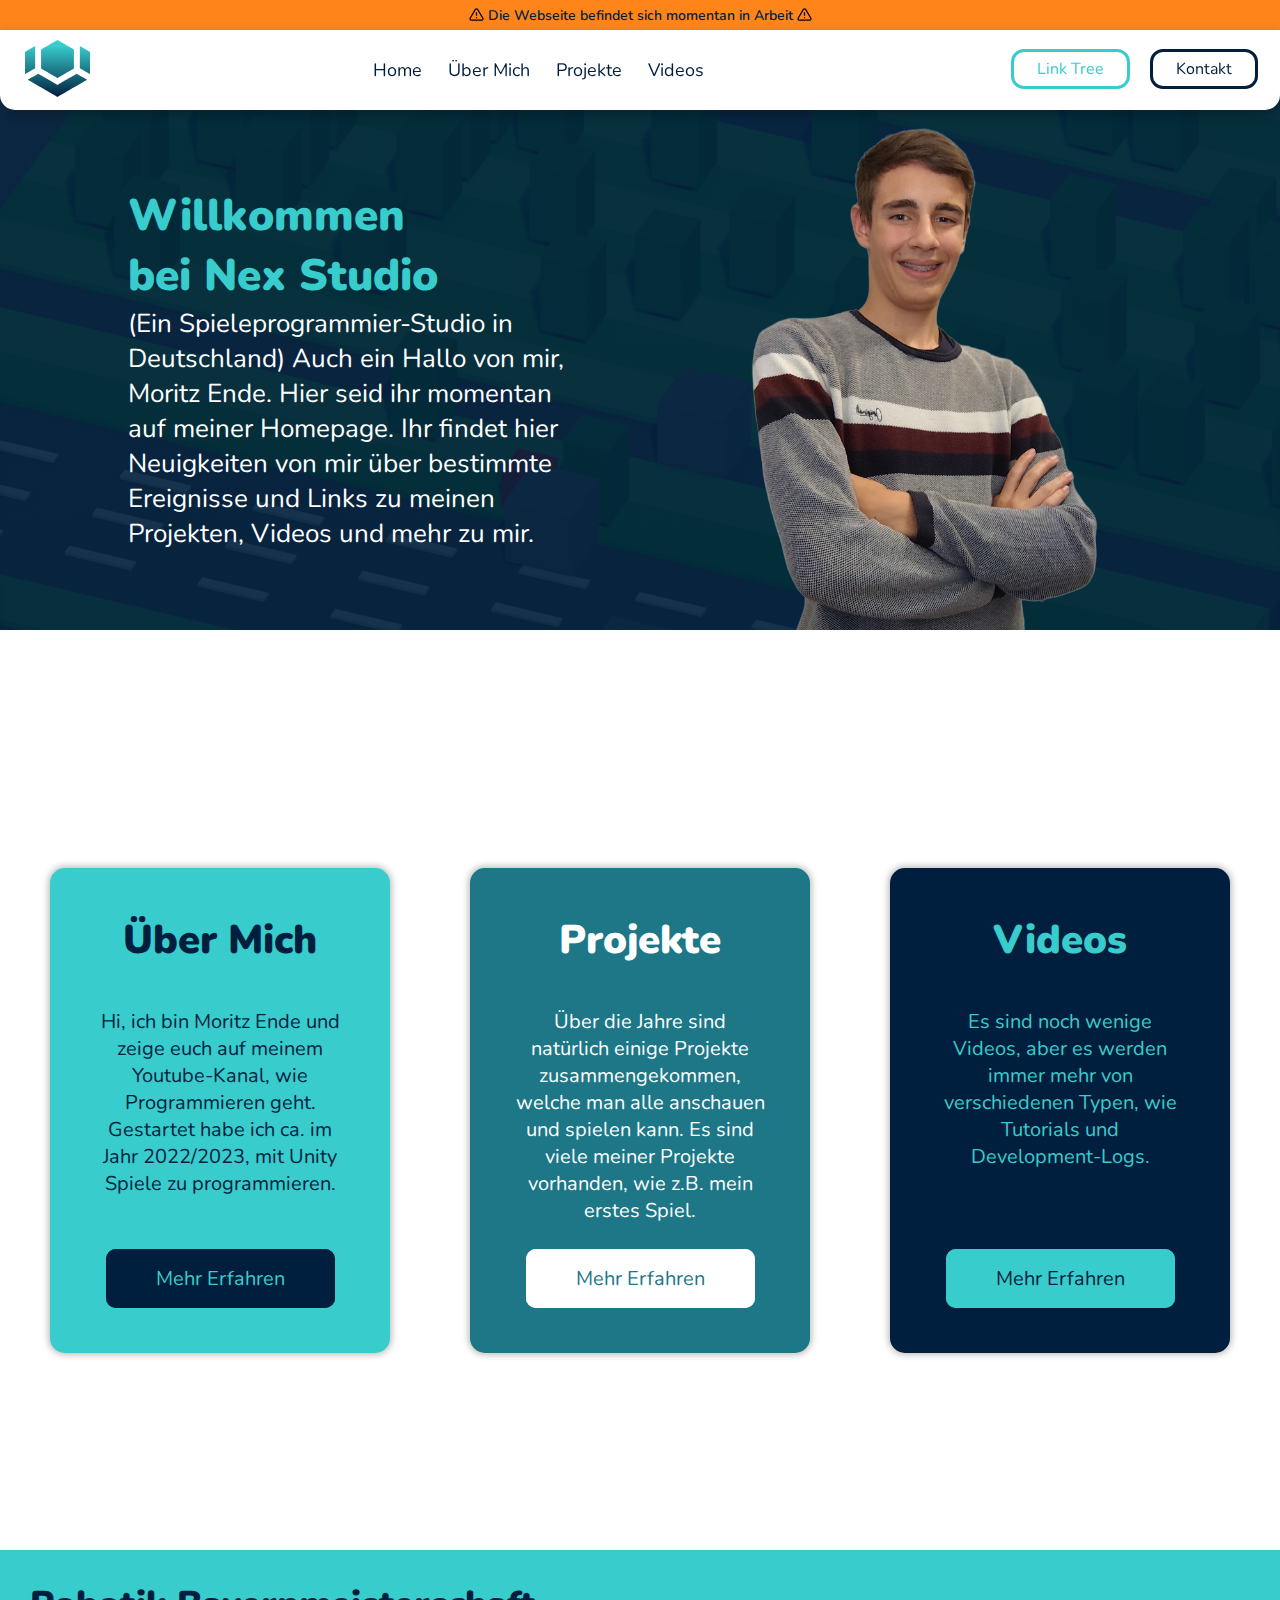
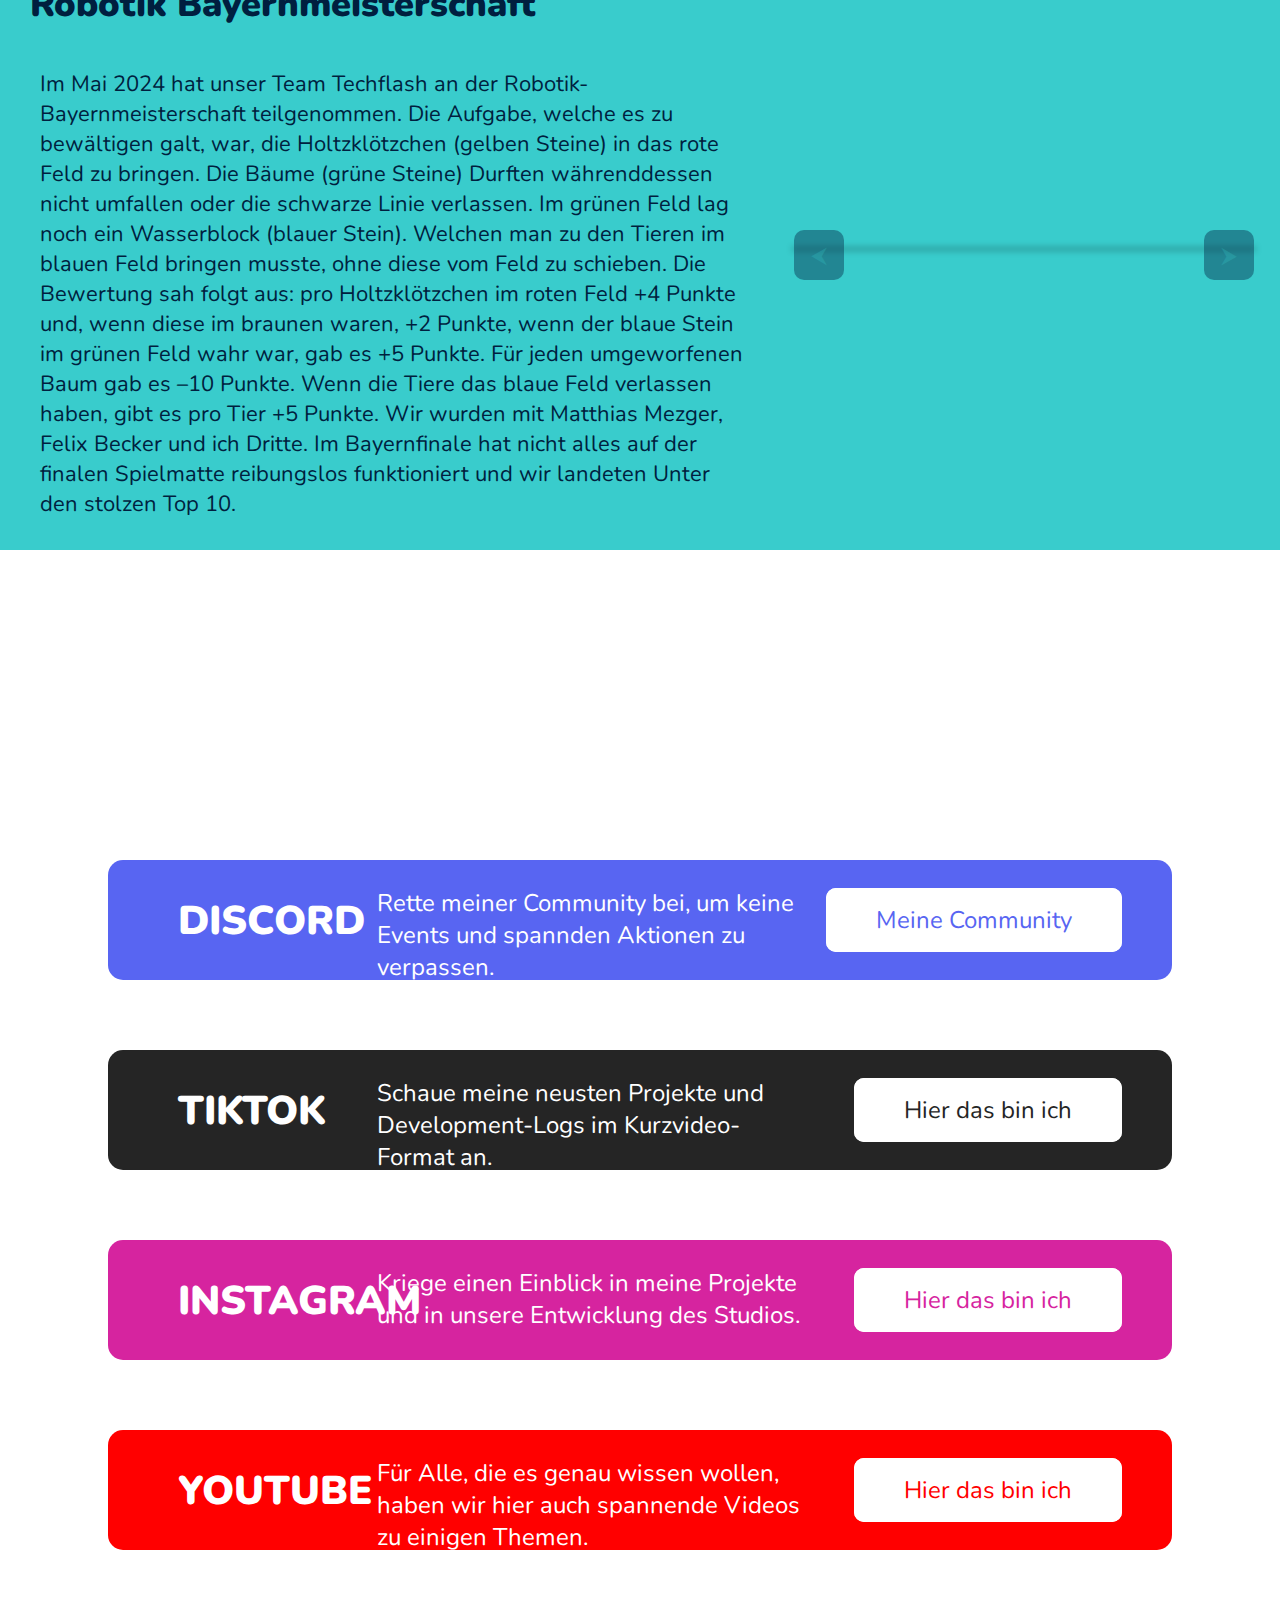
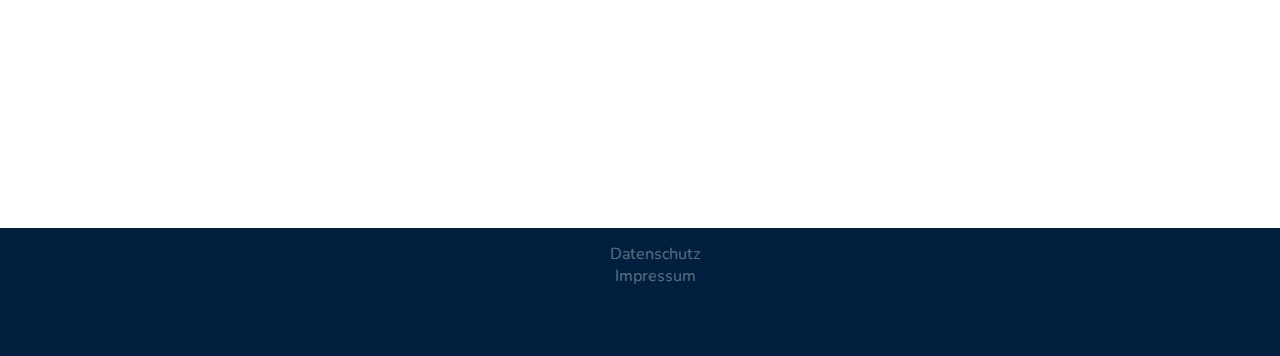
==== commit cb7de7fb: "Add files via upload" ====
--- a/index.html
+++ b/index.html
@@ -117,10 +117,12 @@
             <div class="AndereProjekteInfos">
                 <h2>Robotik Bayernmeisterschaft</h2>
                 <p>
-                    Bayernmeisterschaft teilgenommen. Die Aufgabe, welche es zu bewältigen galt, war, die Holtzklötzchen (gelben Steine) in das rote Feld zu bringen. Die Bäume (grüne Steine) 
-                    Durften währenddessen nicht umfallen oder die schwarze Linie verlassen. Im grünen Feld lag noch ein Wasserblock (blauer Stein). Welchen man zu den Tieren im blauen Feld bringen musste, ohne diese vom Feld zu schieben.
-                    Die Bewertung sah folgt aus: pro Holtzklötzchen im roten Feld +4 Punkte und, wenn diese im braunen waren, +2 Punkte, wenn der blaue Stein im grünen Feld wahr war, gab es +5 Punkte. Für jeden umgeworfenen Baum gab es –10 Punkte.
-                    Wenn die Tiere das blaue Feld verlassen haben, gibt es pro Tier +5 Punkte. Wir wurden mit Matthias Mezger, Felix Becker und ich Dritte. Im Bayernfinale hat nicht alles auf der finalen Spielmatte
+                    Im Mai 2024 hat unser Team Techflash an der Robotik-Bayernmeisterschaft teilgenommen. Die Aufgabe, welche es zu bewältigen galt, war, die Holtzklötzchen (gelben Steine) in das rote Feld zu bringen. Die Bäume (grüne Steine) 
+Durften währenddessen nicht umfallen oder die schwarze Linie verlassen. Im grünen Feld lag noch ein Wasserblock (blauer Stein). Welchen man zu den Tieren im blauen Feld bringen musste, ohne diese vom Feld zu schieben.
+Die Bewertung sah folgt aus: pro Holtzklötzchen im roten Feld +4 Punkte und, wenn diese im braunen waren, +2 Punkte, wenn der blaue Stein im grünen Feld wahr war, gab es +5 Punkte. Für jeden umgeworfenen Baum gab es –10 Punkte.
+Wenn die Tiere das blaue Feld verlassen haben, gibt es pro Tier +5 Punkte. Wir wurden mit Matthias Mezger, Felix Becker und ich Dritte. Im Bayernfinale hat nicht alles auf der finalen Spielmatte
+reibungslos funktioniert und wir landeten
+Unter den stolzen Top 10.
                 </p>
             </div>
             <div class="AndereProjekteFotos">
--- a/IndexStyleAdjust.css
+++ b/IndexStyleAdjust.css
@@ -468,4 +468,44 @@
     #WilkommenBannerInhaltPosition span{
         font-size: 40px;
     }
+
+    .AndereProjekteInfos h2{
+        margin: 20px 0px 45px 20px;
+        font-size: 26px;
+    }
+    .AndereProjekteInfos p{
+        width: 90%;
+        font-size: 18px;
+    }
+    #AnderProjekteOderSachenAbteil{
+        height: 1120px;
+    }
+    .AndereProjekteInfos{
+        color: #001F3F;
+        position: absolute;
+        font-size: 23px;
+        font-weight: 400;
+        width: 95%;
+        left: 0;
+    }
+    .AndereProjekteInfos p{
+        height: 540px;
+    }
+    .AndereProjekteFotos{
+        width: 100%;
+        bottom: 0;
+        top: 800px;
+        background-color: #001F3F;
+        color: #001F3F;
+    }
+    .AndereProjekteFotos div {
+        height: 49.4%;
+        top: 80px;
+    }
+    #ButtonImageSlideShowLeft{
+        top: 47em;
+    }
+    #ButtonImageSlideShowRight{
+        top: 47em;
+    }
 }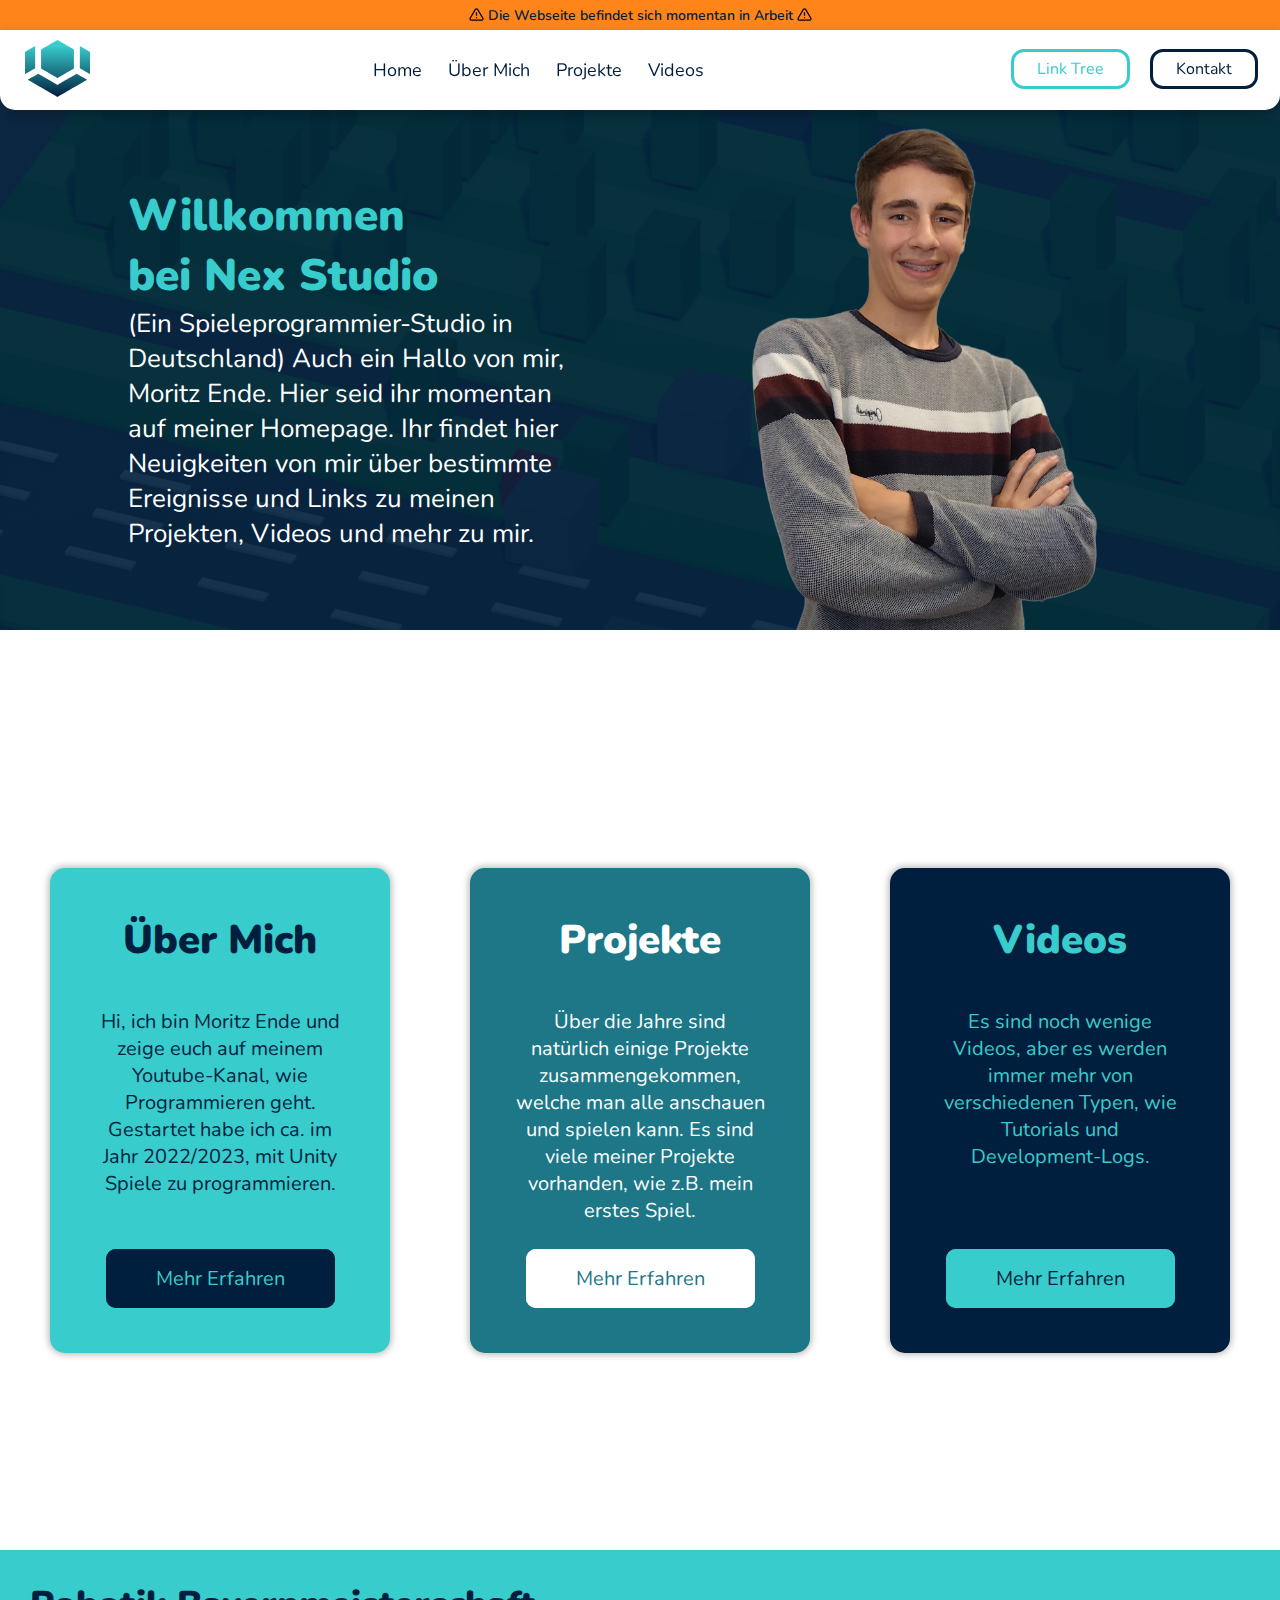
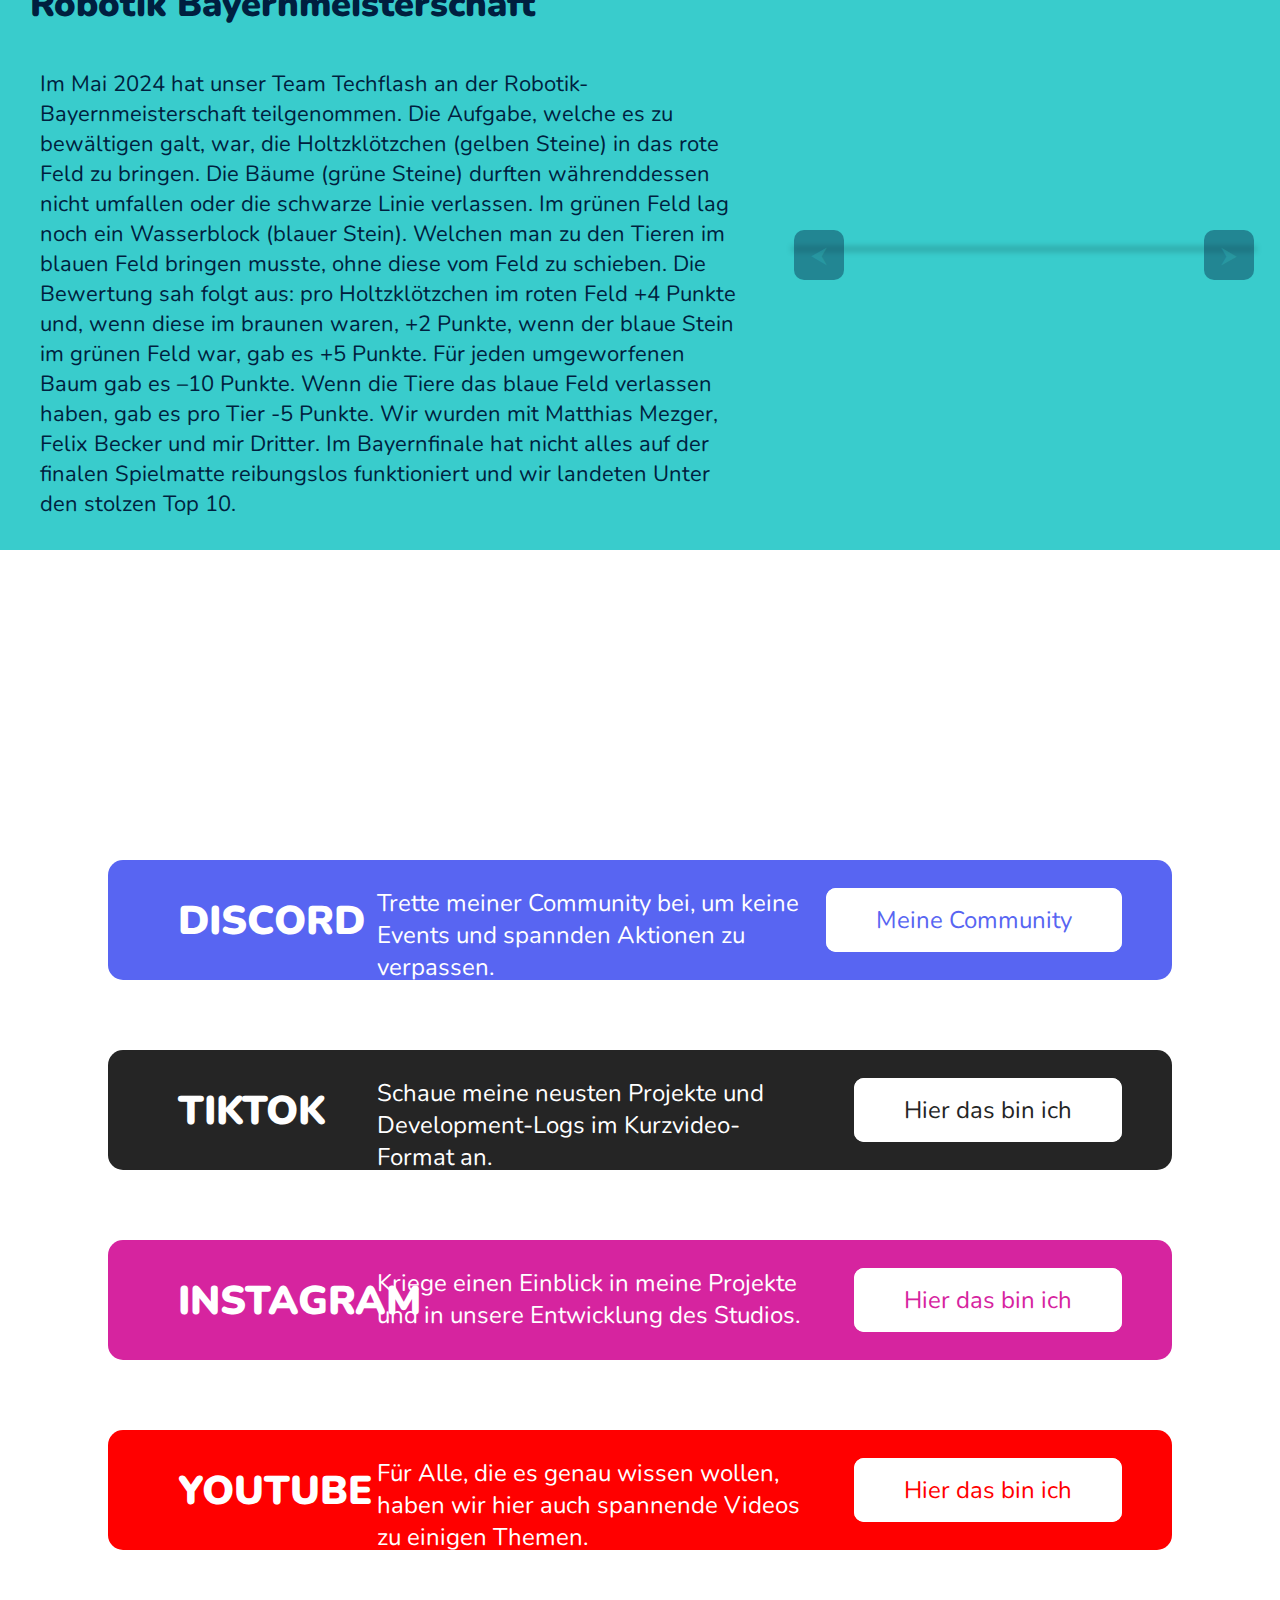
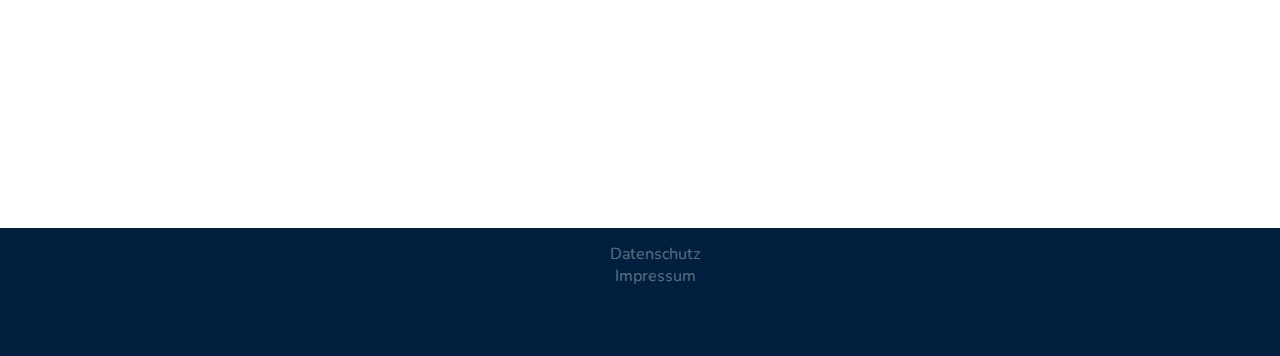
==== commit 7f6df963: "Update index.html" ====
--- a/index.html
+++ b/index.html
@@ -118,9 +118,9 @@
                 <h2>Robotik Bayernmeisterschaft</h2>
                 <p>
                     Im Mai 2024 hat unser Team Techflash an der Robotik-Bayernmeisterschaft teilgenommen. Die Aufgabe, welche es zu bewältigen galt, war, die Holtzklötzchen (gelben Steine) in das rote Feld zu bringen. Die Bäume (grüne Steine) 
-Durften währenddessen nicht umfallen oder die schwarze Linie verlassen. Im grünen Feld lag noch ein Wasserblock (blauer Stein). Welchen man zu den Tieren im blauen Feld bringen musste, ohne diese vom Feld zu schieben.
-Die Bewertung sah folgt aus: pro Holtzklötzchen im roten Feld +4 Punkte und, wenn diese im braunen waren, +2 Punkte, wenn der blaue Stein im grünen Feld wahr war, gab es +5 Punkte. Für jeden umgeworfenen Baum gab es –10 Punkte.
-Wenn die Tiere das blaue Feld verlassen haben, gibt es pro Tier +5 Punkte. Wir wurden mit Matthias Mezger, Felix Becker und ich Dritte. Im Bayernfinale hat nicht alles auf der finalen Spielmatte
+durften währenddessen nicht umfallen oder die schwarze Linie verlassen. Im grünen Feld lag noch ein Wasserblock (blauer Stein). Welchen man zu den Tieren im blauen Feld bringen musste, ohne diese vom Feld zu schieben.
+Die Bewertung sah folgt aus: pro Holtzklötzchen im roten Feld +4 Punkte und, wenn diese im braunen waren, +2 Punkte, wenn der blaue Stein im grünen Feld war, gab es +5 Punkte. Für jeden umgeworfenen Baum gab es –10 Punkte.
+Wenn die Tiere das blaue Feld verlassen haben, gab es pro Tier -5 Punkte. Wir wurden mit Matthias Mezger, Felix Becker und mir Dritter. Im Bayernfinale hat nicht alles auf der finalen Spielmatte
 reibungslos funktioniert und wir landeten
 Unter den stolzen Top 10.
                 </p>
@@ -142,7 +142,7 @@
             <section style="background-color: #5865F2;">
                 <span>DISCORD</span>
                 <p>
-                    Rette meiner Community bei, um keine Events und spannden Aktionen zu verpassen.
+                    Trette meiner Community bei, um keine Events und spannden Aktionen zu verpassen.
                 </p>
                 <a href="https://discord.gg/wvFQs9UjKv" target="_blank" style="color: #5865F2;">Meine Community</a>
             </section>
@@ -179,4 +179,4 @@
         </p>
     </div>
 </footer>
-</html>+</html>
